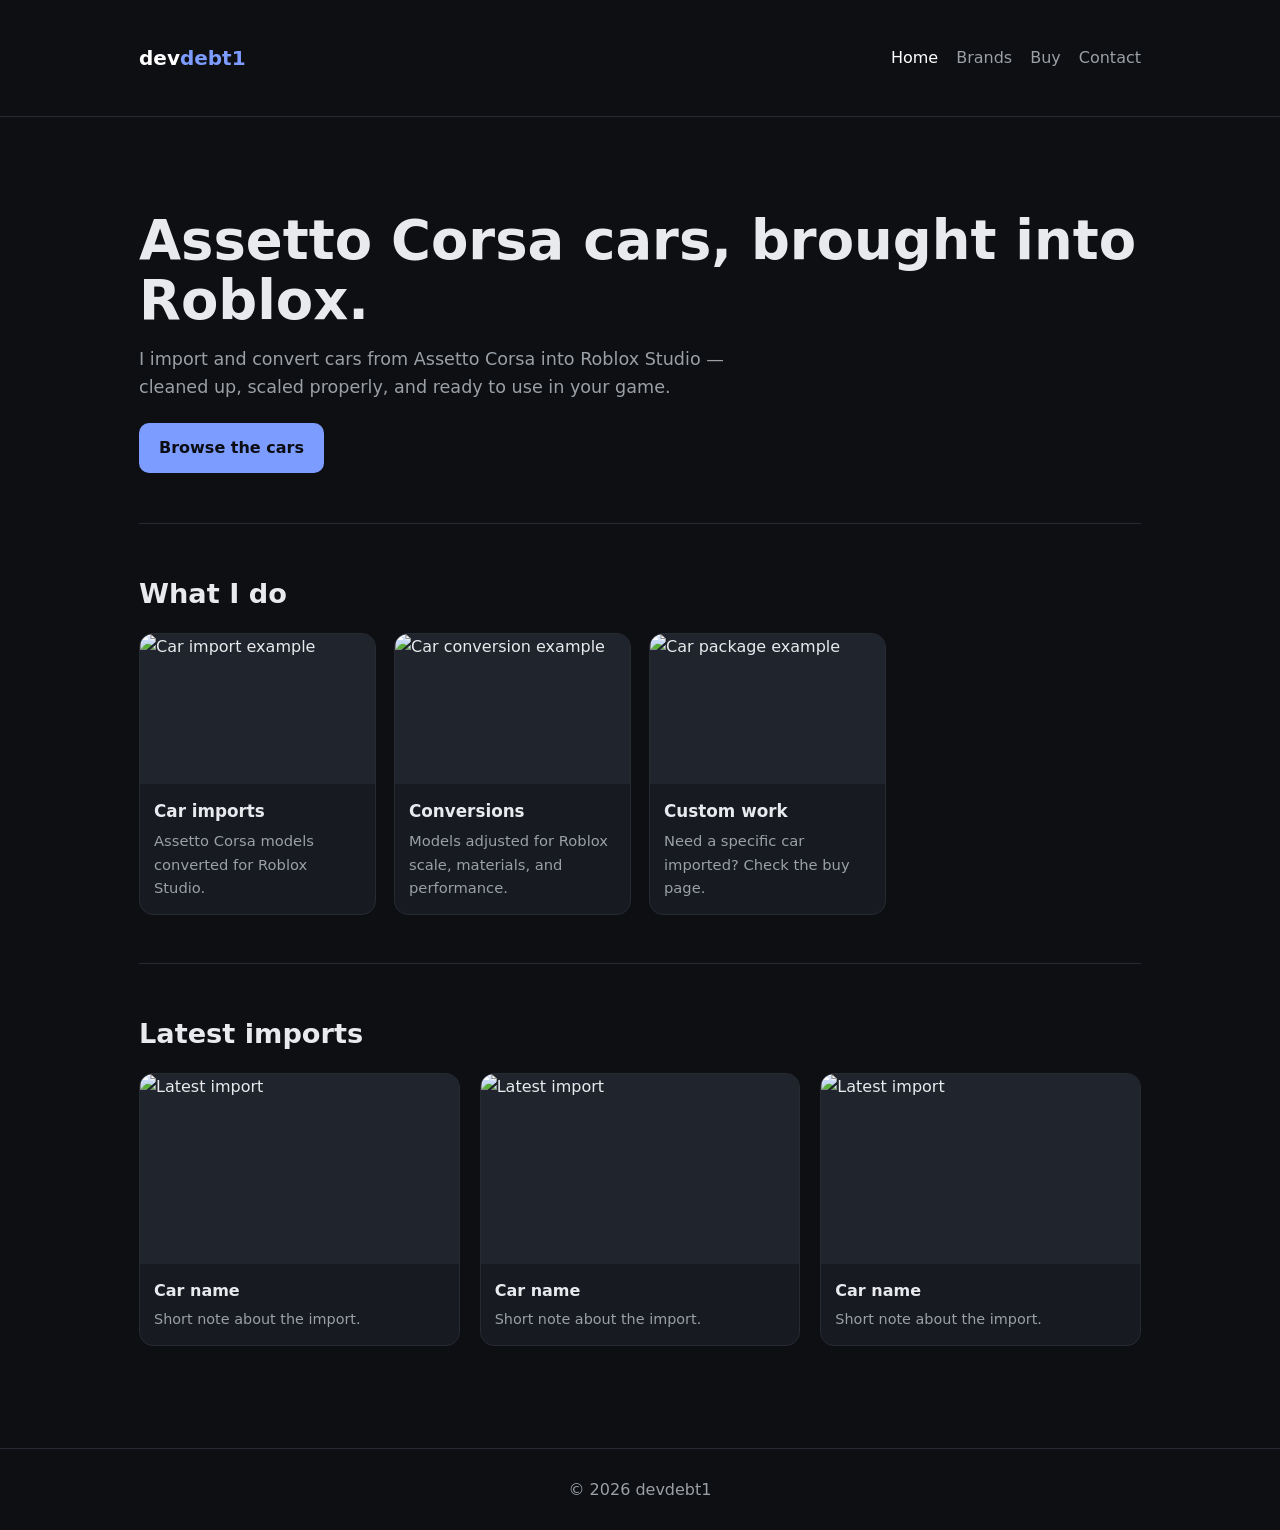
==== index.html @ 11f6c5a1 "Add files via upload" ====
<!doctype html>
<html lang="en">
<head>
<meta charset="utf-8">
<meta name="viewport" content="width=device-width, initial-scale=1">
<title>devdebt1 — Assetto Corsa to Roblox Car Imports</title>
<meta name="description" content="devdebt1 imports and converts Assetto Corsa cars for Roblox Studio.">
<link rel="stylesheet" href="style.css">
</head>
<body>
<header class="site">
<div class="wrap nav">
<a class="logo" href="index.html">dev<span>debt1</span></a>
<nav class="menu">
<a href="index.html" class="active">Home</a>
<a href="brands.html">Brands</a>
<a href="buy.html">Buy</a>
<a href="contact.html">Contact</a>
</nav>
</div>
</header>

<main class="wrap">
<div class="hero">
<h1>Assetto Corsa cars, brought into Roblox.</h1>
<p>I import and convert cars from Assetto Corsa into Roblox Studio — cleaned up, scaled properly, and ready to use in your game.</p>
<a class="btn" href="brands.html">Browse the cars</a>
</div>

<section>
<h2>What I do</h2>
<div class="grid">
<a class="card" href="brands.html">
<img src="images/placeholder-car.jpg" alt="Car import example">
<div class="card-body"><h3>Car imports</h3><p>Assetto Corsa models converted for Roblox Studio.</p></div>
</a>
<a class="card" href="brands.html">
<img src="images/placeholder-car.jpg" alt="Car conversion example">
<div class="card-body"><h3>Conversions</h3><p>Models adjusted for Roblox scale, materials, and performance.</p></div>
</a>
<a class="card" href="buy.html">
<img src="images/placeholder-car.jpg" alt="Car package example">
<div class="card-body"><h3>Custom work</h3><p>Need a specific car imported? Check the buy page.</p></div>
</a>
</div>
</section>

<section>
<h2>Latest imports</h2>
<div class="gallery">
<div class="car">
<img src="images/placeholder-car.jpg" alt="Latest import">
<div class="car-info"><h3>Car name</h3><p>Short note about the import.</p></div>
</div>
<div class="car">
<img src="images/placeholder-car.jpg" alt="Latest import">
<div class="car-info"><h3>Car name</h3><p>Short note about the import.</p></div>
</div>
<div class="car">
<img src="images/placeholder-car.jpg" alt="Latest import">
<div class="car-info"><h3>Car name</h3><p>Short note about the import.</p></div>
</div>
</div>
</section>
</main>

<footer>© <span id="year"></span> devdebt1</footer>
<script>document.getElementById('year').textContent=new Date().getFullYear()</script>
</body>
</html>
---- style.css ----
*{box-sizing:border-box;margin:0;padding:0}
body{background:#0e0f12;color:#e8eaed;font-family:Inter,system-ui,Arial,sans-serif;line-height:1.6}
a{color:#7c9cff;text-decoration:none}
a:hover{text-decoration:underline}
.wrap{max-width:1050px;margin:0 auto;padding:24px}
header.site{border-bottom:1px solid #262a33;padding:18px 0}
.nav{display:flex;justify-content:space-between;align-items:center;gap:16px;flex-wrap:wrap}
.logo{font-weight:800;font-size:1.25rem;color:#fff}
.logo span{color:#7c9cff}
.menu{display:flex;gap:18px;flex-wrap:wrap}
.menu a{color:#9aa0a6}
.menu a.active,.menu a:hover{color:#fff}
.hero{padding:70px 0 50px}
.hero h1{font-size:clamp(2.2rem,6vw,3.4rem);line-height:1.1}
.hero p{color:#9aa0a6;max-width:640px;margin-top:14px;font-size:1.1rem}
.btn{display:inline-block;margin-top:22px;background:#7c9cff;color:#0b0d12;font-weight:700;padding:12px 20px;border-radius:10px}
.btn:hover{text-decoration:none;filter:brightness(1.08)}
section{padding:48px 0;border-top:1px solid #262a33}
h2{font-size:1.7rem;margin-bottom:18px}
.grid{display:grid;grid-template-columns:repeat(auto-fill,minmax(230px,1fr));gap:18px}
.card{background:#171a21;border:1px solid #262a33;border-radius:14px;overflow:hidden;display:block;color:#e8eaed}
.card:hover{border-color:#7c9cff;text-decoration:none}
.card img{width:100%;height:150px;object-fit:cover;background:#20242c;display:block}
.card-body{padding:14px}
.card-body h3{font-size:1.05rem}
.card-body p{color:#9aa0a6;font-size:.92rem;margin-top:4px}
.gallery{display:grid;grid-template-columns:repeat(auto-fill,minmax(280px,1fr));gap:20px}
.car{background:#171a21;border:1px solid #262a33;border-radius:14px;overflow:hidden}
.car img{width:100%;height:190px;object-fit:cover;background:#20242c;display:block}
.car-info{padding:14px}
.car-info h3{font-size:1rem}
.car-info p{color:#9aa0a6;font-size:.9rem;margin-top:4px}
.note{background:#171a21;border:1px solid #262a33;border-left:4px solid #7c9cff;border-radius:10px;padding:16px;margin-top:18px;color:#9aa0a6}
form{display:grid;gap:14px;max-width:560px}
input,textarea{background:#171a21;border:1px solid #262a33;color:#e8eaed;padding:12px;border-radius:10px;font:inherit}
input:focus,textarea:focus{outline:2px solid #7c9cff}
footer{border-top:1px solid #262a33;padding:28px 0;color:#9aa0a6;text-align:center;margin-top:30px}
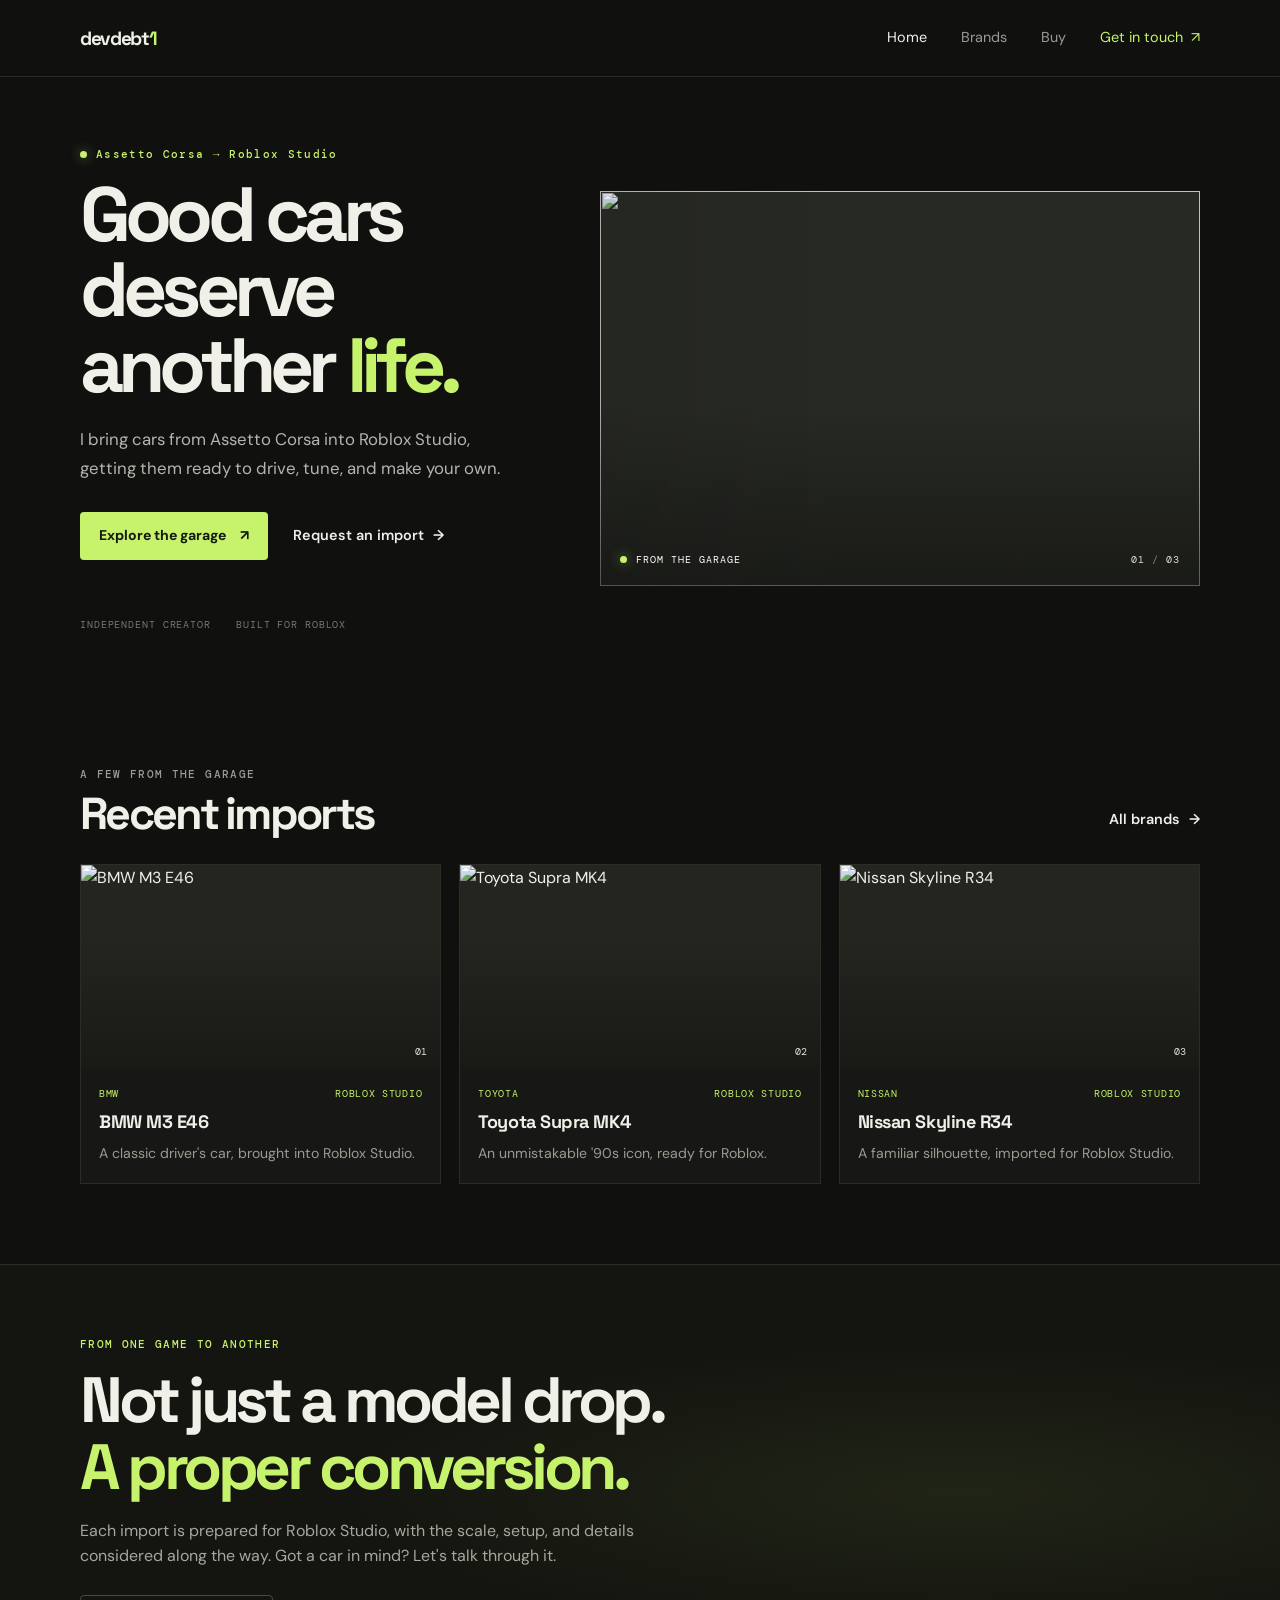
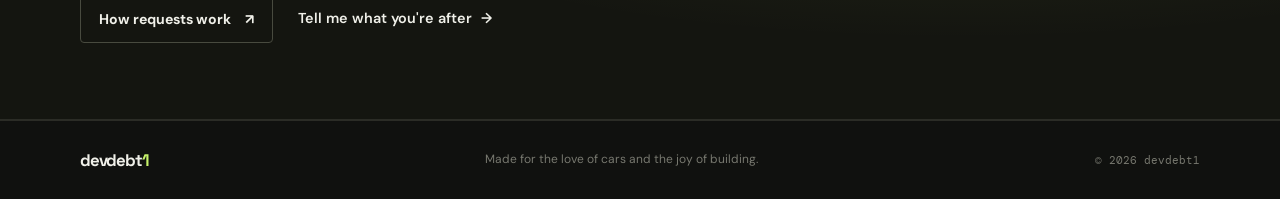
==== commit 0c8c278e: "Improve portfolio and add Discord request relay Co-authored-by: Copilot App <223556219+Copilot@users" ====
--- a/index.html
+++ b/index.html
@@ -1,70 +1,72 @@
 <!doctype html>
 <html lang="en">
 <head>
-<meta charset="utf-8">
-<meta name="viewport" content="width=device-width, initial-scale=1">
-<title>devdebt1 — Assetto Corsa to Roblox Car Imports</title>
-<meta name="description" content="devdebt1 imports and converts Assetto Corsa cars for Roblox Studio.">
-<link rel="stylesheet" href="style.css">
+  <meta charset="utf-8">
+  <meta name="viewport" content="width=device-width, initial-scale=1">
+  <meta name="theme-color" content="#10110f">
+  <meta name="description" content="Assetto Corsa cars, brought into Roblox Studio. Custom car imports by devdebt1.">
+  <title>devdebt1 — Assetto Corsa to Roblox</title>
+  <link rel="preconnect" href="https://images.unsplash.com">
+  <link rel="stylesheet" href="style.css">
 </head>
 <body>
-<header class="site">
-<div class="wrap nav">
-<a class="logo" href="index.html">dev<span>debt1</span></a>
-<nav class="menu">
-<a href="index.html" class="active">Home</a>
-<a href="brands.html">Brands</a>
-<a href="buy.html">Buy</a>
-<a href="contact.html">Contact</a>
-</nav>
-</div>
-</header>
+  <header class="site-header">
+    <div class="wrap nav">
+      <a class="logo" href="index.html" aria-label="devdebt1 home">devdebt<span>1</span></a>
+      <button class="menu-toggle" type="button" aria-expanded="false" aria-controls="site-menu" aria-label="Open navigation"><span></span><span></span></button>
+      <nav class="menu" id="site-menu" aria-label="Main navigation">
+        <a href="index.html" aria-current="page">Home</a>
+        <a href="brands.html">Brands</a>
+        <a href="buy.html">Buy</a>
+        <a class="nav-cta" href="contact.html">Get in touch <span aria-hidden="true">↗</span></a>
+      </nav>
+    </div>
+  </header>
 
-<main class="wrap">
-<div class="hero">
-<h1>Assetto Corsa cars, brought into Roblox.</h1>
-<p>I import and convert cars from Assetto Corsa into Roblox Studio — cleaned up, scaled properly, and ready to use in your game.</p>
-<a class="btn" href="brands.html">Browse the cars</a>
-</div>
+  <main>
+    <section class="hero wrap">
+      <div class="hero-copy">
+        <p class="eyebrow"><span class="status-dot"></span> Assetto Corsa → Roblox Studio</p>
+        <h1>Good cars deserve<br>another <span>life.</span></h1>
+        <p class="hero-lede">I bring cars from Assetto Corsa into Roblox Studio, getting them ready to drive, tune, and make your own.</p>
+        <div class="hero-actions">
+          <a class="button button-primary" href="brands.html">Explore the garage <span aria-hidden="true">↗</span></a>
+          <a class="text-link" href="buy.html">Request an import <span aria-hidden="true">→</span></a>
+        </div>
+        <div class="hero-footnote"><span>INDEPENDENT CREATOR</span><span>BUILT FOR ROBLOX</span></div>
+      </div>
+      <div class="hero-art" role="img" aria-label="A red sports car on a dark road">
+        <img src="https://images.unsplash.com/photo-1503376780353-7e6692767b70?auto=format&amp;fit=crop&amp;w=1400&amp;q=85" alt="">
+        <div class="hero-art-shade"></div>
+        <span class="image-caption"><span class="status-dot"></span> FROM THE GARAGE</span>
+        <span class="hero-index">01 <span>/</span> 03</span>
+      </div>
+    </section>
 
-<section>
-<h2>What I do</h2>
-<div class="grid">
-<a class="card" href="brands.html">
-<img src="images/placeholder-car.jpg" alt="Car import example">
-<div class="card-body"><h3>Car imports</h3><p>Assetto Corsa models converted for Roblox Studio.</p></div>
-</a>
-<a class="card" href="brands.html">
-<img src="images/placeholder-car.jpg" alt="Car conversion example">
-<div class="card-body"><h3>Conversions</h3><p>Models adjusted for Roblox scale, materials, and performance.</p></div>
-</a>
-<a class="card" href="buy.html">
-<img src="images/placeholder-car.jpg" alt="Car package example">
-<div class="card-body"><h3>Custom work</h3><p>Need a specific car imported? Check the buy page.</p></div>
-</a>
-</div>
-</section>
+    <section class="section wrap">
+      <div class="section-heading">
+        <div><p class="eyebrow">A FEW FROM THE GARAGE</p><h2>Recent imports</h2></div>
+        <a class="text-link" href="brands.html">All brands <span aria-hidden="true">→</span></a>
+      </div>
+      <div class="car-grid" id="featured-cars" aria-live="polite"></div>
+    </section>
 
-<section>
-<h2>Latest imports</h2>
-<div class="gallery">
-<div class="car">
-<img src="images/placeholder-car.jpg" alt="Latest import">
-<div class="car-info"><h3>Car name</h3><p>Short note about the import.</p></div>
-</div>
-<div class="car">
-<img src="images/placeholder-car.jpg" alt="Latest import">
-<div class="car-info"><h3>Car name</h3><p>Short note about the import.</p></div>
-</div>
-<div class="car">
-<img src="images/placeholder-car.jpg" alt="Latest import">
-<div class="car-info"><h3>Car name</h3><p>Short note about the import.</p></div>
-</div>
-</div>
-</section>
-</main>
+    <section class="intro-band">
+      <div class="wrap intro-inner">
+        <p class="eyebrow">FROM ONE GAME TO ANOTHER</p>
+        <h2>Not just a model drop.<br><span>A proper conversion.</span></h2>
+        <p class="intro-text">Each import is prepared for Roblox Studio, with the scale, setup, and details considered along the way. Got a car in mind? Let's talk through it.</p>
+        <div class="intro-links">
+          <a class="button button-outline" href="buy.html">How requests work <span aria-hidden="true">↗</span></a>
+          <a class="text-link" href="contact.html">Tell me what you're after <span aria-hidden="true">→</span></a>
+        </div>
+      </div>
+    </section>
+  </main>
 
-<footer>© <span id="year"></span> devdebt1</footer>
-<script>document.getElementById('year').textContent=new Date().getFullYear()</script>
+  <footer class="site-footer">
+    <div class="wrap footer-inner"><a class="logo" href="index.html">devdebt<span>1</span></a><p>Made for the love of cars and the joy of building.</p><span>© <span data-year></span> devdebt1</span></div>
+  </footer>
+  <script src="site.js"></script>
 </body>
 </html>
--- a/style.css
+++ b/style.css
@@ -1,37 +1,189 @@
-*{box-sizing:border-box;margin:0;padding:0}
-body{background:#0e0f12;color:#e8eaed;font-family:Inter,system-ui,Arial,sans-serif;line-height:1.6}
-a{color:#7c9cff;text-decoration:none}
-a:hover{text-decoration:underline}
-.wrap{max-width:1050px;margin:0 auto;padding:24px}
-header.site{border-bottom:1px solid #262a33;padding:18px 0}
-.nav{display:flex;justify-content:space-between;align-items:center;gap:16px;flex-wrap:wrap}
-.logo{font-weight:800;font-size:1.25rem;color:#fff}
-.logo span{color:#7c9cff}
-.menu{display:flex;gap:18px;flex-wrap:wrap}
-.menu a{color:#9aa0a6}
-.menu a.active,.menu a:hover{color:#fff}
-.hero{padding:70px 0 50px}
-.hero h1{font-size:clamp(2.2rem,6vw,3.4rem);line-height:1.1}
-.hero p{color:#9aa0a6;max-width:640px;margin-top:14px;font-size:1.1rem}
-.btn{display:inline-block;margin-top:22px;background:#7c9cff;color:#0b0d12;font-weight:700;padding:12px 20px;border-radius:10px}
-.btn:hover{text-decoration:none;filter:brightness(1.08)}
-section{padding:48px 0;border-top:1px solid #262a33}
-h2{font-size:1.7rem;margin-bottom:18px}
-.grid{display:grid;grid-template-columns:repeat(auto-fill,minmax(230px,1fr));gap:18px}
-.card{background:#171a21;border:1px solid #262a33;border-radius:14px;overflow:hidden;display:block;color:#e8eaed}
-.card:hover{border-color:#7c9cff;text-decoration:none}
-.card img{width:100%;height:150px;object-fit:cover;background:#20242c;display:block}
-.card-body{padding:14px}
-.card-body h3{font-size:1.05rem}
-.card-body p{color:#9aa0a6;font-size:.92rem;margin-top:4px}
-.gallery{display:grid;grid-template-columns:repeat(auto-fill,minmax(280px,1fr));gap:20px}
-.car{background:#171a21;border:1px solid #262a33;border-radius:14px;overflow:hidden}
-.car img{width:100%;height:190px;object-fit:cover;background:#20242c;display:block}
-.car-info{padding:14px}
-.car-info h3{font-size:1rem}
-.car-info p{color:#9aa0a6;font-size:.9rem;margin-top:4px}
-.note{background:#171a21;border:1px solid #262a33;border-left:4px solid #7c9cff;border-radius:10px;padding:16px;margin-top:18px;color:#9aa0a6}
-form{display:grid;gap:14px;max-width:560px}
-input,textarea{background:#171a21;border:1px solid #262a33;color:#e8eaed;padding:12px;border-radius:10px;font:inherit}
-input:focus,textarea:focus{outline:2px solid #7c9cff}
-footer{border-top:1px solid #262a33;padding:28px 0;color:#9aa0a6;text-align:center;margin-top:30px}
+@import url("https://fonts.googleapis.com/css2?family=DM+Mono:wght@400;500&family=DM+Sans:wght@400;500;600;700&family=Space+Grotesk:wght@400;500;600;700&display=swap");
+
+:root {
+  color-scheme: dark;
+  --bg: #10110f;
+  --panel: #171815;
+  --panel-raised: #1d1e1a;
+  --line: #2b2c26;
+  --text: #f0f0e9;
+  --muted: #9a9b91;
+  --accent: #c6f36b;
+  --accent-ink: #171a0f;
+  --mono: "DM Mono", "Courier New", monospace;
+  --display: "Space Grotesk", "DM Sans", sans-serif;
+}
+
+* { box-sizing: border-box; }
+html { scroll-behavior: smooth; }
+body { margin: 0; background: var(--bg); color: var(--text); font-family: "DM Sans", Arial, sans-serif; line-height: 1.6; -webkit-font-smoothing: antialiased; }
+body, button, input, textarea { font-family: "DM Sans", Arial, sans-serif; }
+a { color: inherit; text-decoration: none; }
+button, input, textarea { font: inherit; }
+button, a { -webkit-tap-highlight-color: transparent; }
+img { display: block; max-width: 100%; }
+.wrap { width: min(1120px, calc(100% - 48px)); margin-inline: auto; }
+
+.site-header { position: relative; z-index: 5; border-bottom: 1px solid var(--line); background: rgba(16, 17, 15, .94); }
+.nav { min-height: 76px; display: flex; align-items: center; justify-content: space-between; gap: 30px; }
+.logo { color: var(--text); font: 700 1.2rem var(--display); letter-spacing: -.07em; }
+.logo span { color: var(--accent); }
+.menu { display: flex; align-items: center; gap: 34px; }
+.menu a { color: var(--muted); font-size: .9rem; transition: color .18s ease; }
+.menu a:hover, .menu a[aria-current="page"] { color: var(--text); }
+.menu .nav-cta { color: var(--accent); }
+.nav-cta span { padding-left: 4px; }
+.menu-toggle { display: none; }
+
+.hero { min-height: 580px; display: grid; grid-template-columns: .88fr 1.12fr; align-items: center; gap: 48px; padding-block: 70px; }
+.hero-copy { position: relative; z-index: 1; }
+.eyebrow { margin: 0 0 16px; color: var(--muted); font: 500 .7rem var(--mono); letter-spacing: .12em; }
+.hero .eyebrow { display: flex; align-items: center; gap: 9px; color: var(--accent); }
+.status-dot { flex: 0 0 7px; width: 7px; height: 7px; border-radius: 50%; background: var(--accent); box-shadow: 0 0 12px rgba(198, 243, 107, .5); }
+h1, h2, h3, p { margin-top: 0; }
+h1, h2, h3 { font-family: var(--display); }
+.hero h1 { margin-bottom: 22px; font-size: clamp(3.2rem, 6vw, 5.4rem); line-height: .98; letter-spacing: -.075em; }
+.hero h1 span, .intro-band h2 span { color: var(--accent); }
+.hero-lede { max-width: 440px; margin-bottom: 28px; color: #b4b5ac; font-size: 1.05rem; line-height: 1.75; }
+.hero-actions, .intro-links { display: flex; align-items: center; gap: 25px; flex-wrap: wrap; }
+.button { display: inline-flex; min-height: 48px; align-items: center; justify-content: center; gap: 14px; padding: 0 18px; border: 1px solid transparent; border-radius: 4px; font-weight: 700; font-size: .88rem; transition: transform .18s ease, background .18s ease, border-color .18s ease; }
+.button:hover { transform: translateY(-2px); text-decoration: none; }
+.button-primary { background: var(--accent); color: var(--accent-ink); }
+.button-primary:hover { background: #d3ff7e; }
+.button-outline { border-color: #484a3f; color: var(--text); }
+.button-outline:hover { border-color: var(--accent); }
+.text-link { display: inline-flex; align-items: center; gap: 9px; color: var(--text); font-size: .9rem; font-weight: 600; transition: color .18s ease, gap .18s ease; }
+.text-link:hover { gap: 13px; color: var(--accent); }
+.hero-footnote { display: flex; gap: 25px; margin-top: 58px; color: #77786f; font: .62rem var(--mono); letter-spacing: .09em; }
+.hero-art { position: relative; min-height: 395px; overflow: hidden; background: #272923; }
+.hero-art img { position: absolute; width: 100%; height: 100%; object-fit: cover; filter: saturate(.72); transition: transform .6s ease; }
+.hero-art:hover img { transform: scale(1.035); }
+.hero-art-shade { position: absolute; inset: 0; background: linear-gradient(90deg, rgba(16,17,15,.1), transparent 40%), linear-gradient(0deg, rgba(16,17,15,.58), transparent 45%); }
+.image-caption, .hero-index { position: absolute; bottom: 20px; color: white; font: .65rem var(--mono); letter-spacing: .1em; }
+.image-caption { left: 20px; display: flex; align-items: center; gap: 9px; }
+.hero-index { right: 20px; color: #dedfd8; }
+.hero-index span { color: #85867e; }
+
+.section { padding-block: 66px 80px; }
+.section-heading { display: flex; justify-content: space-between; align-items: end; gap: 20px; margin-bottom: 26px; }
+.section-heading .eyebrow { margin-bottom: 8px; }
+.section-heading h2, .page-heading h1 { margin-bottom: 0; font-size: clamp(2rem, 4vw, 2.8rem); letter-spacing: -.06em; line-height: 1.1; }
+.section-heading > .text-link { margin-bottom: 7px; }
+.car-grid, .brand-grid { display: grid; grid-template-columns: repeat(3, minmax(0, 1fr)); gap: 18px; }
+.car-card, .brand-card { min-width: 0; overflow: hidden; border: 1px solid var(--line); background: var(--panel); transition: border-color .2s ease, transform .2s ease; }
+.car-card:hover, .brand-card:hover { transform: translateY(-4px); border-color: #555b3e; }
+.car-image, .brand-image { position: relative; height: 205px; overflow: hidden; background: #24251f; }
+.car-image img, .brand-image img { width: 100%; height: 100%; object-fit: cover; filter: saturate(.7); transition: transform .45s ease, filter .3s ease; }
+.car-card:hover .car-image img, .brand-card:hover .brand-image img { transform: scale(1.045); filter: saturate(.95); }
+.car-image::after, .brand-image::after { position: absolute; inset: 35% 0 0; background: linear-gradient(transparent, rgba(16,17,15,.55)); content: ""; pointer-events: none; }
+.card-index { position: absolute; z-index: 1; right: 13px; bottom: 12px; color: #e5e5dd; font: .63rem var(--mono); }
+.car-info, .brand-info { padding: 17px 18px 19px; }
+.car-meta { display: flex; align-items: center; justify-content: space-between; gap: 10px; margin-bottom: 8px; color: var(--accent); font: .63rem var(--mono); letter-spacing: .07em; text-transform: uppercase; }
+.car-info h3, .brand-info h3 { margin-bottom: 5px; font-size: 1.13rem; letter-spacing: -.025em; }
+.car-info p, .brand-info p { margin: 0; color: var(--muted); font-size: .88rem; }
+.brand-card { display: block; }
+.brand-info { display: flex; justify-content: space-between; align-items: center; gap: 10px; }
+.brand-info p { font: .68rem var(--mono); }
+.brand-arrow { color: var(--accent); transition: transform .2s ease; }
+.brand-card:hover .brand-arrow { transform: translate(3px, -3px); }
+
+.intro-band { border-block: 1px solid var(--line); background: radial-gradient(ellipse at 75% 50%, rgba(198,243,107,.07), transparent 46%), #141510; }
+.intro-inner { padding-block: 72px 76px; }
+.intro-inner .eyebrow { color: var(--accent); }
+.intro-band h2 { margin-bottom: 16px; font-size: clamp(2.4rem, 5vw, 4rem); line-height: 1.05; letter-spacing: -.07em; }
+.intro-text { max-width: 560px; margin-bottom: 26px; color: #a6a79d; }
+
+.page-main { min-height: calc(100vh - 155px); }
+.page-heading { padding-block: 64px 32px; }
+.page-heading .eyebrow { color: var(--accent); }
+.page-heading > p:last-child { max-width: 650px; margin: 15px 0 0; color: var(--muted); }
+.brand-page-heading { padding-bottom: 8px; }
+.back-link { display: inline-block; margin-bottom: 28px; color: var(--muted); font-size: .85rem; transition: color .18s ease; }
+.back-link:hover { color: var(--accent); }
+.gallery-section { padding-top: 28px; padding-bottom: 80px; }
+.gallery-empty { padding: 24px; border: 1px dashed var(--line); color: var(--muted); }
+
+.request-grid { display: grid; grid-template-columns: .76fr 1.24fr; gap: 72px; align-items: start; padding-block: 52px 84px; }
+.request-aside { position: sticky; top: 28px; }
+.request-aside h2 { margin-bottom: 12px; font-size: 1.65rem; letter-spacing: -.045em; }
+.request-aside > p { color: var(--muted); font-size: .93rem; }
+.request-note { margin-top: 25px; padding: 17px; border-left: 2px solid var(--accent); background: var(--panel); color: var(--muted); font-size: .82rem; }
+.request-note strong { display: block; margin-bottom: 5px; color: var(--text); }
+.request-form { display: grid; gap: 19px; padding: 25px; border: 1px solid var(--line); background: var(--panel); }
+.form-row { display: grid; grid-template-columns: repeat(2, minmax(0, 1fr)); gap: 15px; }
+.field { display: grid; gap: 7px; }
+.field label { color: #dedfd8; font-size: .8rem; font-weight: 600; }
+.field label span { color: #7f8077; font-weight: 400; }
+.field input, .field textarea { width: 100%; min-height: 45px; border: 1px solid #35362f; border-radius: 3px; outline: none; background: #11120f; color: var(--text); padding: 11px 12px; font-size: .9rem; transition: border-color .18s ease, box-shadow .18s ease; }
+.field textarea { min-height: 138px; resize: vertical; }
+.field input::placeholder, .field textarea::placeholder { color: #717269; }
+.field input:focus, .field textarea:focus { border-color: var(--accent); box-shadow: 0 0 0 2px rgba(198,243,107,.12); }
+.field input:invalid:not(:placeholder-shown), .field textarea:invalid:not(:placeholder-shown) { border-color: #cd7770; }
+.form-help { margin: 0; color: #77786f; font-size: .75rem; }
+.request-form .button { justify-self: start; min-width: 190px; cursor: pointer; }
+.request-form .button:disabled { cursor: wait; opacity: .7; transform: none; }
+.form-status { min-height: 1.3em; margin: -7px 0 0; color: var(--muted); font-size: .85rem; }
+.form-status[data-state="success"] { color: var(--accent); }
+.form-status[data-state="error"] { color: #e49289; }
+
+.buy-intro { max-width: 700px; padding-block: 64px 28px; }
+.buy-intro h1 { margin-bottom: 14px; font-size: clamp(2.5rem, 5vw, 4rem); letter-spacing: -.07em; line-height: 1.05; }
+.buy-intro > p:last-child { max-width: 620px; color: var(--muted); font-size: 1.02rem; }
+.buy-options { padding-block: 18px 30px; }
+.buy-option { min-height: 200px; padding: 23px; border: 1px solid var(--line); background: var(--panel); }
+.option-number { color: var(--accent); font: .68rem var(--mono); }
+.buy-option h2 { margin: 32px 0 8px; font-size: 1.25rem; letter-spacing: -.04em; }
+.buy-option p { margin-bottom: 0; color: var(--muted); font-size: .88rem; }
+.buy-next { margin: 16px 0 80px; padding: 27px; border: 1px solid var(--line); background: var(--panel); }
+.buy-next h2 { margin-bottom: 8px; font-size: 1.35rem; letter-spacing: -.04em; }
+.buy-next p { margin-bottom: 18px; color: var(--muted); }
+
+.site-footer { border-top: 1px solid var(--line); }
+.footer-inner { min-height: 78px; display: flex; align-items: center; justify-content: space-between; gap: 20px; color: #77786f; font-size: .75rem; }
+.footer-inner p { margin: 0; }
+.footer-inner > span { font: .67rem var(--mono); }
+.site-footer .logo { font-size: 1.05rem; }
+
+@media (max-width: 800px) {
+  .hero { min-height: 0; grid-template-columns: 1fr; gap: 34px; padding-block: 64px 54px; }
+  .hero-art { min-height: 350px; }
+  .hero-footnote { margin-top: 35px; }
+  .request-grid { grid-template-columns: 1fr; gap: 28px; }
+  .request-aside { position: static; }
+}
+@media (max-width: 620px) {
+  .wrap { width: min(100% - 32px, 1120px); }
+  .nav { min-height: 66px; }
+  .menu-toggle { width: 40px; height: 40px; display: grid; align-content: center; justify-items: center; gap: 5px; border: 1px solid var(--line); border-radius: 3px; background: transparent; cursor: pointer; }
+  .menu-toggle span { width: 16px; height: 1px; background: var(--text); transition: transform .18s ease; }
+  .menu-toggle[aria-expanded="true"] span:first-child { transform: translateY(3px) rotate(45deg); }
+  .menu-toggle[aria-expanded="true"] span:last-child { transform: translateY(-3px) rotate(-45deg); }
+  .menu { position: absolute; top: calc(100% + 1px); right: 0; left: 0; display: none; padding: 12px 16px 18px; border-bottom: 1px solid var(--line); background: var(--bg); }
+  .menu.is-open { display: grid; gap: 0; }
+  .menu a { padding: 12px 0; }
+  .menu .nav-cta { border-top: 1px solid var(--line); }
+  .hero { padding-top: 52px; }
+  .hero h1 { font-size: clamp(3rem, 13vw, 4.3rem); }
+  .hero-art { min-height: 270px; }
+  .hero-actions { align-items: flex-start; gap: 18px; }
+  .hero-footnote { gap: 14px; font-size: .57rem; }
+  .section { padding-block: 50px 60px; }
+  .section-heading { align-items: start; }
+  .section-heading > .text-link { margin-top: 24px; white-space: nowrap; font-size: .8rem; }
+  .car-grid, .brand-grid { grid-template-columns: 1fr; gap: 14px; }
+  .car-image, .brand-image { height: 220px; }
+  .intro-inner { padding-block: 54px 58px; }
+  .page-heading { padding-block: 50px 24px; }
+  .request-grid { padding-block: 38px 60px; }
+  .request-form { padding: 18px; }
+  .form-row { grid-template-columns: 1fr; gap: 19px; }
+  .buy-intro { padding-block: 50px 20px; }
+  .buy-option { min-height: auto; }
+  .buy-option h2 { margin-top: 24px; }
+  .buy-next { margin-bottom: 56px; padding: 20px; }
+  .footer-inner { min-height: 95px; flex-wrap: wrap; justify-content: space-between; padding-block: 18px; }
+  .footer-inner p { order: 3; width: 100%; }
+}
+@media (prefers-reduced-motion: reduce) {
+  *, *::before, *::after { scroll-behavior: auto !important; transition-duration: .01ms !important; animation-duration: .01ms !important; animation-iteration-count: 1 !important; }
+}
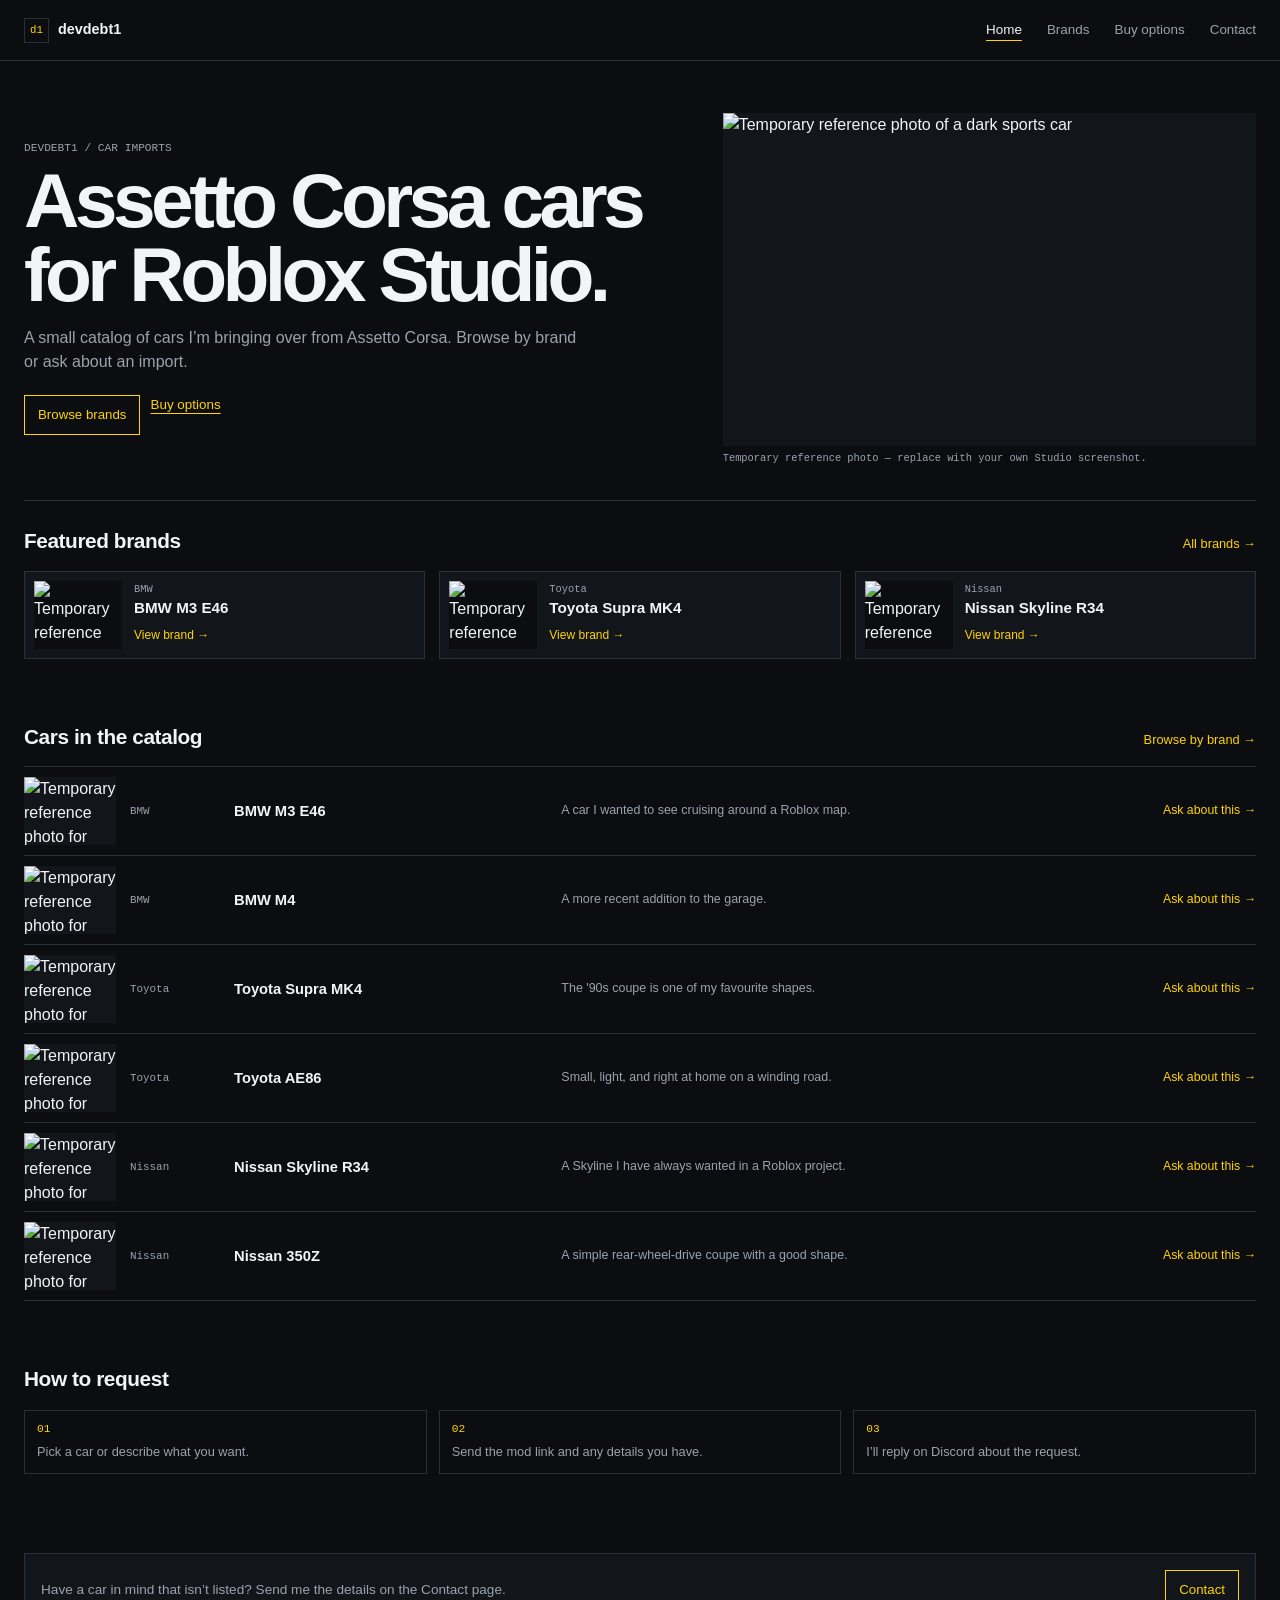
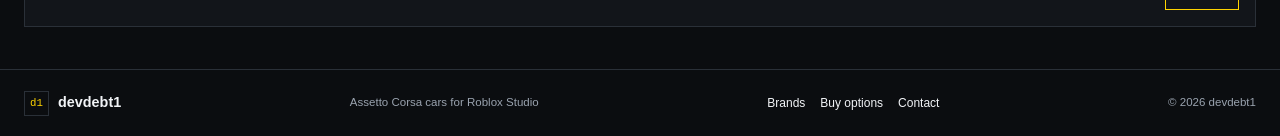
==== commit c1a89226: "Redesign portfolio as a car archive Co-authored-by: Copilot App <223556219+Copilot@users.noreply.git" ====
--- a/index.html
+++ b/index.html
@@ -3,69 +3,80 @@
 <head>
   <meta charset="utf-8">
   <meta name="viewport" content="width=device-width, initial-scale=1">
-  <meta name="theme-color" content="#10110f">
-  <meta name="description" content="Assetto Corsa cars, brought into Roblox Studio. Custom car imports by devdebt1.">
-  <title>devdebt1 — Assetto Corsa to Roblox</title>
-  <link rel="preconnect" href="https://images.unsplash.com">
-  <link rel="stylesheet" href="style.css">
+  <meta name="theme-color" content="#0b0d10">
+  <meta name="description" content="Cars from Assetto Corsa, rebuilt for Roblox Studio by devdebt1.">
+  <title>devdebt1 — Assetto Corsa to Roblox Studio</title>
+  <link rel="stylesheet" href="archive.css">
 </head>
 <body>
   <header class="site-header">
     <div class="wrap nav">
-      <a class="logo" href="index.html" aria-label="devdebt1 home">devdebt<span>1</span></a>
+      <a class="logo" href="index.html" aria-label="devdebt1 home"><span class="logo-mark">d1</span><span>devdebt1</span></a>
       <button class="menu-toggle" type="button" aria-expanded="false" aria-controls="site-menu" aria-label="Open navigation"><span></span><span></span></button>
       <nav class="menu" id="site-menu" aria-label="Main navigation">
         <a href="index.html" aria-current="page">Home</a>
         <a href="brands.html">Brands</a>
-        <a href="buy.html">Buy</a>
-        <a class="nav-cta" href="contact.html">Get in touch <span aria-hidden="true">↗</span></a>
+        <a href="buy.html">Buy options</a>
+        <a href="contact.html">Contact</a>
       </nav>
     </div>
   </header>
 
   <main>
-    <section class="hero wrap">
-      <div class="hero-copy">
-        <p class="eyebrow"><span class="status-dot"></span> Assetto Corsa → Roblox Studio</p>
-        <h1>Good cars deserve<br>another <span>life.</span></h1>
-        <p class="hero-lede">I bring cars from Assetto Corsa into Roblox Studio, getting them ready to drive, tune, and make your own.</p>
+    <section class="home-hero wrap" aria-labelledby="home-title">
+      <div>
+        <p class="eyebrow">devdebt1 / car imports</p>
+        <h1 id="home-title">Assetto Corsa cars for Roblox Studio.</h1>
+        <p class="intro">A small catalog of cars I’m bringing over from Assetto Corsa. Browse by brand or ask about an import.</p>
         <div class="hero-actions">
-          <a class="button button-primary" href="brands.html">Explore the garage <span aria-hidden="true">↗</span></a>
-          <a class="text-link" href="buy.html">Request an import <span aria-hidden="true">→</span></a>
+          <a class="button-link" href="brands.html">Browse brands</a>
+          <a class="plain-link" href="buy.html">Buy options</a>
         </div>
-        <div class="hero-footnote"><span>INDEPENDENT CREATOR</span><span>BUILT FOR ROBLOX</span></div>
       </div>
-      <div class="hero-art" role="img" aria-label="A red sports car on a dark road">
-        <img src="https://images.unsplash.com/photo-1503376780353-7e6692767b70?auto=format&amp;fit=crop&amp;w=1400&amp;q=85" alt="">
-        <div class="hero-art-shade"></div>
-        <span class="image-caption"><span class="status-dot"></span> FROM THE GARAGE</span>
-        <span class="hero-index">01 <span>/</span> 03</span>
-      </div>
+      <figure class="home-photo">
+        <img src="https://images.unsplash.com/photo-1503376780353-7e6692767b70?auto=format&amp;fit=crop&amp;w=1100&amp;q=80" alt="Temporary reference photo of a dark sports car">
+        <figcaption>Temporary reference photo — replace with your own Studio screenshot.</figcaption>
+      </figure>
     </section>
 
-    <section class="section wrap">
+    <section class="section-block wrap" aria-labelledby="featured-title">
       <div class="section-heading">
-        <div><p class="eyebrow">A FEW FROM THE GARAGE</p><h2>Recent imports</h2></div>
-        <a class="text-link" href="brands.html">All brands <span aria-hidden="true">→</span></a>
+        <h2 id="featured-title">Featured brands</h2>
+        <a href="brands.html">All brands →</a>
       </div>
-      <div class="car-grid" id="featured-cars" aria-live="polite"></div>
+      <div class="featured-grid" id="featured-cars" aria-live="polite"></div>
     </section>
 
-    <section class="intro-band">
-      <div class="wrap intro-inner">
-        <p class="eyebrow">FROM ONE GAME TO ANOTHER</p>
-        <h2>Not just a model drop.<br><span>A proper conversion.</span></h2>
-        <p class="intro-text">Each import is prepared for Roblox Studio, with the scale, setup, and details considered along the way. Got a car in mind? Let's talk through it.</p>
-        <div class="intro-links">
-          <a class="button button-outline" href="buy.html">How requests work <span aria-hidden="true">↗</span></a>
-          <a class="text-link" href="contact.html">Tell me what you're after <span aria-hidden="true">→</span></a>
-        </div>
+    <section class="section-block wrap" aria-labelledby="cars-title">
+      <div class="section-heading">
+        <h2 id="cars-title">Cars in the catalog</h2>
+        <a href="brands.html">Browse by brand →</a>
       </div>
+      <div class="catalog-list" id="latest-cars" aria-live="polite"></div>
+    </section>
+
+    <section class="section-block wrap" aria-labelledby="how-title">
+      <div class="section-heading"><h2 id="how-title">How to request</h2></div>
+      <ol class="how-list">
+        <li>Pick a car or describe what you want.</li>
+        <li>Send the mod link and any details you have.</li>
+        <li>I’ll reply on Discord about the request.</li>
+      </ol>
+    </section>
+
+    <section class="contact-callout wrap">
+      <p>Have a car in mind that isn’t listed? Send me the details on the Contact page.</p>
+      <a class="button-link" href="contact.html">Contact</a>
     </section>
   </main>
 
   <footer class="site-footer">
-    <div class="wrap footer-inner"><a class="logo" href="index.html">devdebt<span>1</span></a><p>Made for the love of cars and the joy of building.</p><span>© <span data-year></span> devdebt1</span></div>
+    <div class="wrap footer-inner">
+      <a class="logo" href="index.html"><span class="logo-mark">d1</span><span>devdebt1</span></a>
+      <p>Assetto Corsa cars for Roblox Studio</p>
+      <nav class="footer-nav" aria-label="Footer navigation"><a href="brands.html">Brands</a><a href="buy.html">Buy options</a><a href="contact.html">Contact</a></nav>
+      <span>© <span data-year></span> devdebt1</span>
+    </div>
   </footer>
   <script src="site.js"></script>
 </body>
--- a/archive.css
+++ b/archive.css
@@ -0,0 +1,160 @@
+:root {
+  color-scheme: dark;
+  --bg: #0b0d10;
+  --surface: #12151a;
+  --text: #f2f4f7;
+  --muted: #9aa3af;
+  --line: #2a3038;
+  --accent: #ffd400;
+  --mono: "Courier New", monospace;
+  --sans: Arial, Helvetica, sans-serif;
+}
+
+* { box-sizing: border-box; }
+html { scroll-behavior: smooth; }
+body { margin: 0; background: var(--bg); color: var(--text); font: 16px/1.5 var(--sans); }
+a { color: inherit; text-decoration: none; }
+a:hover { color: var(--accent); }
+img { display: block; max-width: 100%; }
+h1, h2, h3, p { margin-top: 0; }
+button { font: inherit; }
+.wrap { width: min(1240px, calc(100% - 48px)); margin-inline: auto; }
+
+.site-header { border-bottom: 1px solid var(--line); }
+.nav { min-height: 60px; display: flex; align-items: center; justify-content: space-between; gap: 24px; }
+.logo { display: inline-flex; align-items: center; gap: 9px; font-size: .9rem; font-weight: 700; }
+.logo:hover { color: var(--text); }
+.logo-mark { display: grid; width: 25px; height: 25px; place-items: center; border: 1px solid var(--line); color: var(--accent); font: .67rem var(--mono); }
+.menu { display: flex; gap: 25px; }
+.menu a { color: var(--muted); font-size: .84rem; }
+.menu a:hover, .menu a[aria-current="page"] { color: var(--text); }
+.menu a[aria-current="page"] { text-decoration: underline; text-decoration-color: var(--accent); text-underline-offset: 6px; }
+.menu-toggle { display: none; }
+.site-main { min-height: calc(100vh - 135px); }
+.eyebrow, .page-topline { color: var(--muted); font: .7rem var(--mono); }
+.eyebrow { margin-bottom: 10px; text-transform: uppercase; }
+.page-topline { display: flex; justify-content: space-between; gap: 20px; padding-top: 18px; }
+.page-topline p { margin: 0; }
+.page-heading { padding-block: 42px 25px; }
+.page-heading h1 { margin-bottom: 10px; font-size: clamp(2.4rem, 5vw, 4.2rem); font-weight: 700; line-height: 1; letter-spacing: -.055em; }
+.page-heading > p:last-child { max-width: 620px; margin-bottom: 0; color: var(--muted); }
+.section-heading { display: flex; align-items: baseline; justify-content: space-between; gap: 20px; margin-bottom: 14px; }
+.section-heading h2 { margin: 0; font-size: 1.3rem; letter-spacing: -.02em; }
+.section-heading a { color: var(--accent); font-size: .8rem; }
+.section-block { padding-block: 24px 38px; }
+.plain-link { color: var(--accent); font-size: .84rem; text-decoration: underline; text-underline-offset: 4px; }
+.plain-link:hover { color: white; }
+.button-link { display: inline-block; padding: 9px 13px; border: 1px solid var(--accent); color: var(--accent); font-size: .83rem; }
+.button-link:hover { background: var(--accent); color: #000; }
+
+.home-hero { display: grid; grid-template-columns: 1fr minmax(280px, .8fr); gap: 32px; align-items: center; padding-block: 52px 36px; border-bottom: 1px solid var(--line); }
+.home-hero h1 { max-width: 700px; margin-bottom: 14px; font-size: clamp(2.8rem, 6vw, 5rem); line-height: .96; letter-spacing: -.06em; }
+.home-hero .intro { max-width: 560px; margin-bottom: 21px; color: var(--muted); }
+.hero-actions { display: flex; flex-wrap: wrap; gap: 10px; }
+.home-photo { margin: 0; }
+.home-photo img { width: 100%; aspect-ratio: 16 / 10; object-fit: cover; background: var(--surface); }
+.home-photo figcaption { margin-top: 6px; color: var(--muted); font: .65rem var(--mono); }
+
+.featured-grid { display: grid; grid-template-columns: repeat(3, minmax(0, 1fr)); gap: 14px; }
+.featured-item { display: grid; grid-template-columns: 88px minmax(0, 1fr); align-items: center; gap: 12px; min-width: 0; padding: 9px; border: 1px solid var(--line); background: var(--surface); }
+.featured-item img { width: 88px; height: 68px; object-fit: cover; background: var(--bg); }
+.featured-item p { margin: 0 0 2px; color: var(--muted); font: .65rem var(--mono); }
+.featured-item h3 { margin: 0 0 3px; font-size: .95rem; }
+.featured-item a { color: var(--accent); font-size: .75rem; }
+
+.catalog-list { border-top: 1px solid var(--line); }
+.catalog-row { display: grid; grid-template-columns: 92px 90px minmax(160px, .8fr) minmax(0, 1.5fr) auto; align-items: center; gap: 14px; padding: 10px 0; border-bottom: 1px solid var(--line); }
+.catalog-label { color: var(--muted); font: .68rem var(--mono); }
+.catalog-thumb { width: 92px; height: 68px; object-fit: cover; background: var(--surface); }
+.catalog-name { margin: 0; font-size: .92rem; font-weight: 600; }
+.catalog-brand { display: block; margin-top: 2px; color: var(--muted); font-size: .72rem; }
+.catalog-description { margin: 0; color: var(--muted); font-size: .78rem; }
+.catalog-action { color: var(--accent); font-size: .77rem; white-space: nowrap; }
+
+.brand-grid { display: grid; grid-template-columns: repeat(3, minmax(0, 1fr)); gap: 14px; }
+.brand-card { min-width: 0; border: 1px solid var(--line); background: var(--surface); }
+.brand-card img { width: 100%; aspect-ratio: 16 / 9; object-fit: cover; background: var(--bg); }
+.brand-card-copy { display: grid; grid-template-columns: 1fr auto; gap: 5px 12px; padding: 12px; }
+.brand-card-copy h2 { margin: 0; font-size: 1.1rem; }
+.brand-card-copy p { grid-column: 1; margin: 0; color: var(--muted); font-size: .77rem; }
+.brand-count { grid-column: 2; grid-row: 1 / span 2; align-self: center; color: var(--muted); font: .68rem var(--mono); }
+.brand-card-copy a { color: var(--accent); font-size: .77rem; text-decoration: underline; text-underline-offset: 3px; }
+.edit-hint { margin: 14px 0 38px; color: var(--muted); font-size: .74rem; }
+
+.brand-heading { padding-block: 35px 22px; }
+.back-link { display: inline-block; margin-bottom: 13px; color: var(--muted); font-size: .8rem; }
+.brand-heading h1 { margin-bottom: 8px; }
+.brand-heading p:last-child { color: var(--muted); }
+.gallery-section { padding-bottom: 46px; }
+.gallery-section .catalog-row { grid-template-columns: 150px 90px minmax(170px, .8fr) minmax(0, 1.5fr) auto; }
+.gallery-section .catalog-thumb { width: 150px; height: 88px; }
+.gallery-empty { padding-block: 18px; border-block: 1px solid var(--line); color: var(--muted); }
+
+.buy-intro { max-width: 760px; padding-bottom: 22px; }
+.request-options { border-top: 1px solid var(--line); }
+.request-option { display: grid; grid-template-columns: 46px minmax(150px, .7fr) minmax(0, 1.5fr) auto; align-items: center; gap: 16px; padding: 16px 0; border-bottom: 1px solid var(--line); }
+.request-option > span { color: var(--accent); font: .72rem var(--mono); }
+.request-option h2 { margin: 0; font-size: 1rem; }
+.request-option p { margin: 0; color: var(--muted); font-size: .81rem; }
+.buy-note { max-width: 760px; margin: 17px 0 36px; color: var(--muted); font-size: .8rem; }
+.how-list { display: grid; grid-template-columns: repeat(3, 1fr); gap: 12px; padding: 0; list-style: none; counter-reset: steps; }
+.how-list li { padding: 12px; border: 1px solid var(--line); color: var(--muted); font-size: .8rem; counter-increment: steps; }
+.how-list li::before { display: block; margin-bottom: 7px; color: var(--accent); font: .7rem var(--mono); content: "0" counter(steps); }
+
+.contact-callout { display: flex; justify-content: space-between; align-items: center; gap: 18px; margin-block: 25px 42px; padding: 16px; border: 1px solid var(--line); background: var(--surface); }
+.contact-callout p { margin: 0; color: var(--muted); font-size: .85rem; }
+.site-footer { border-top: 1px solid var(--line); }
+.footer-inner { min-height: 66px; display: flex; justify-content: space-between; align-items: center; gap: 18px; }
+.footer-inner p, .footer-inner > span { margin: 0; color: var(--muted); font-size: .72rem; }
+.footer-nav { display: flex; gap: 15px; font-size: .75rem; }
+.footer-nav a:hover { color: var(--accent); }
+
+a:focus-visible, button:focus-visible { outline: 2px solid var(--accent); outline-offset: 3px; }
+@media (prefers-reduced-motion: reduce) { html { scroll-behavior: auto; } }
+
+@media (max-width: 800px) {
+  .home-hero { grid-template-columns: 1fr 1fr; gap: 20px; }
+  .featured-grid, .brand-grid { grid-template-columns: repeat(2, minmax(0, 1fr)); }
+  .catalog-row { grid-template-columns: 82px 75px minmax(110px, .8fr) minmax(0, 1.2fr) auto; gap: 10px; }
+  .catalog-thumb { width: 82px; height: 58px; }
+  .gallery-section .catalog-row { grid-template-columns: 110px 75px minmax(130px, .8fr) minmax(0, 1.2fr) auto; }
+  .gallery-section .catalog-thumb { width: 110px; height: 70px; }
+}
+
+@media (max-width: 600px) {
+  .wrap { width: calc(100% - 32px); }
+  .nav { min-height: 56px; }
+  .menu-toggle { display: grid; width: 38px; height: 36px; align-content: center; justify-items: center; gap: 5px; border: 1px solid var(--line); background: transparent; }
+  .menu-toggle span { width: 16px; height: 1px; background: var(--text); }
+  .menu-toggle[aria-expanded="true"] span:first-child { transform: translateY(3px) rotate(45deg); }
+  .menu-toggle[aria-expanded="true"] span:last-child { transform: translateY(-3px) rotate(-45deg); }
+  .menu { position: absolute; z-index: 3; top: 56px; right: 0; left: 0; display: none; padding: 8px 16px 12px; border-bottom: 1px solid var(--line); background: var(--bg); }
+  .menu.is-open { display: grid; gap: 0; }
+  .menu a { padding: 10px 0; border-bottom: 1px solid var(--line); }
+  .menu a[aria-current="page"] { text-decoration: none; }
+  .site-header { position: relative; }
+  .page-topline { font-size: .62rem; }
+  .page-heading { padding-block: 32px 18px; }
+  .page-heading h1 { font-size: clamp(2.2rem, 11vw, 3.2rem); }
+  .home-hero { grid-template-columns: 1fr; padding-block: 35px 24px; }
+  .home-hero h1 { font-size: clamp(2.6rem, 12vw, 4rem); }
+  .home-photo img { aspect-ratio: 16 / 9; }
+  .section-block { padding-block: 19px 26px; }
+  .featured-grid, .brand-grid { grid-template-columns: 1fr; }
+  .featured-item { grid-template-columns: 82px minmax(0, 1fr); }
+  .featured-item img { width: 82px; height: 62px; }
+  .catalog-row, .gallery-section .catalog-row { grid-template-columns: 70px minmax(0, 1fr) auto; gap: 5px 10px; padding-block: 10px; }
+  .catalog-thumb, .gallery-section .catalog-thumb { grid-column: 1; grid-row: 1 / span 3; width: 70px; height: 58px; }
+  .catalog-label { grid-column: 2; grid-row: 1; }
+  .catalog-name { grid-column: 2; grid-row: 2; }
+  .catalog-description { grid-column: 2 / 4; grid-row: 3; font-size: .74rem; }
+  .catalog-action { grid-column: 3; grid-row: 1 / span 2; justify-self: end; }
+  .request-option { grid-template-columns: 32px minmax(0, 1fr) auto; gap: 7px 10px; }
+  .request-option h2 { grid-column: 2; }
+  .request-option p { grid-column: 2 / 4; }
+  .request-option .plain-link { grid-column: 3; grid-row: 1 / span 2; }
+  .how-list { grid-template-columns: 1fr; gap: 8px; }
+  .contact-callout { align-items: flex-start; flex-direction: column; }
+  .footer-inner { flex-wrap: wrap; padding-block: 13px; }
+  .footer-nav { order: 3; width: 100%; }
+}
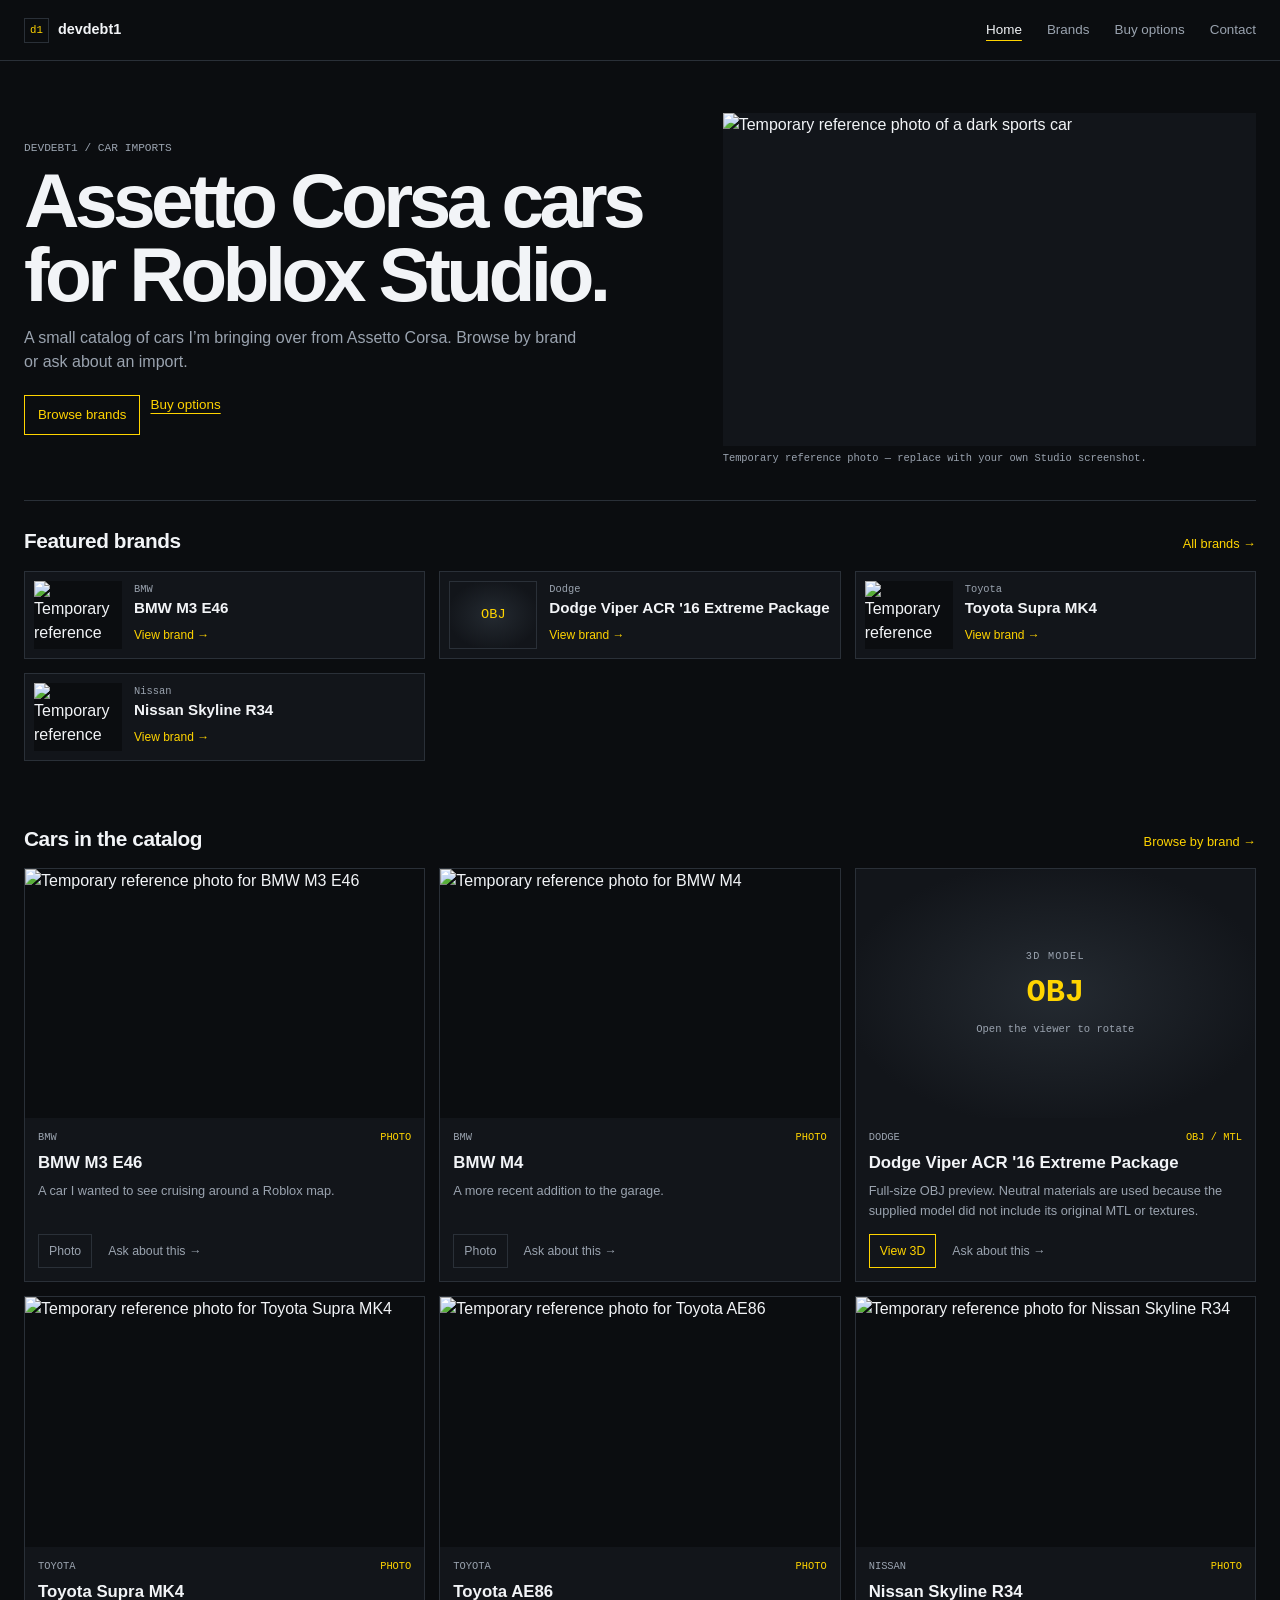
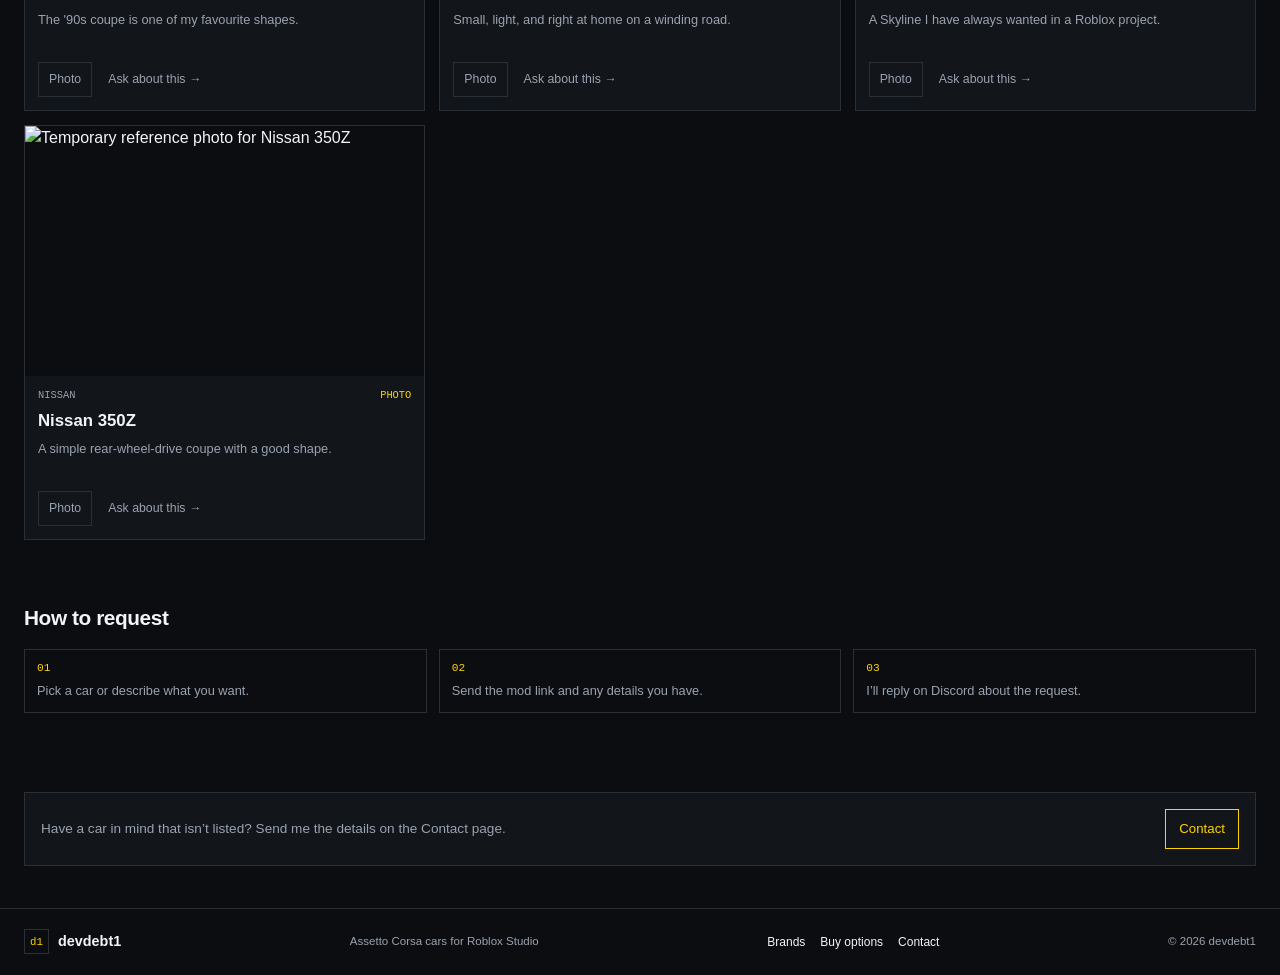
==== commit 87f45cc5: "Add rotatable Dodge Viper model preview Co-authored-by: Copilot App <223556219+Copilot@users.noreply" ====
--- a/index.html
+++ b/index.html
@@ -7,6 +7,14 @@
   <meta name="description" content="Cars from Assetto Corsa, rebuilt for Roblox Studio by devdebt1.">
   <title>devdebt1 — Assetto Corsa to Roblox Studio</title>
   <link rel="stylesheet" href="archive.css">
+  <script type="importmap">
+    {
+      "imports": {
+        "three": "https://cdn.jsdelivr.net/npm/three@0.180.0/build/three.module.js",
+        "three/addons/": "https://cdn.jsdelivr.net/npm/three@0.180.0/examples/jsm/"
+      }
+    }
+  </script>
 </head>
 <body>
   <header class="site-header">
--- a/archive.css
+++ b/archive.css
@@ -58,22 +58,36 @@
 .featured-grid { display: grid; grid-template-columns: repeat(3, minmax(0, 1fr)); gap: 14px; }
 .featured-item { display: grid; grid-template-columns: 88px minmax(0, 1fr); align-items: center; gap: 12px; min-width: 0; padding: 9px; border: 1px solid var(--line); background: var(--surface); }
 .featured-item img { width: 88px; height: 68px; object-fit: cover; background: var(--bg); }
+.featured-model-placeholder { display: grid; width: 88px; height: 68px; place-items: center; border: 1px solid var(--line); background: radial-gradient(ellipse at center, #242a31 0%, #12151a 76%); color: var(--accent); font: .85rem var(--mono); }
 .featured-item p { margin: 0 0 2px; color: var(--muted); font: .65rem var(--mono); }
 .featured-item h3 { margin: 0 0 3px; font-size: .95rem; }
 .featured-item a { color: var(--accent); font-size: .75rem; }
 
-.catalog-list { border-top: 1px solid var(--line); }
-.catalog-row { display: grid; grid-template-columns: 92px 90px minmax(160px, .8fr) minmax(0, 1.5fr) auto; align-items: center; gap: 14px; padding: 10px 0; border-bottom: 1px solid var(--line); }
-.catalog-label { color: var(--muted); font: .68rem var(--mono); }
-.catalog-thumb { width: 92px; height: 68px; object-fit: cover; background: var(--surface); }
-.catalog-name { margin: 0; font-size: .92rem; font-weight: 600; }
-.catalog-brand { display: block; margin-top: 2px; color: var(--muted); font-size: .72rem; }
-.catalog-description { margin: 0; color: var(--muted); font-size: .78rem; }
-.catalog-action { color: var(--accent); font-size: .77rem; white-space: nowrap; }
+.catalog-list { display: grid; grid-template-columns: repeat(3, minmax(0, 1fr)); gap: 14px; }
+.car-card { min-width: 0; overflow: hidden; border: 1px solid var(--line); background: var(--surface); }
+.car-card-image { width: 100%; aspect-ratio: 16 / 10; object-fit: cover; background: var(--bg); }
+.car-card-preview-placeholder { display: flex; min-height: 0; aspect-ratio: 16 / 10; flex-direction: column; align-items: center; justify-content: center; gap: 5px; background: radial-gradient(ellipse at center, #242a31 0%, #12151a 76%); color: var(--muted); font-family: var(--mono); }
+.car-card-preview-placeholder span, .brand-card-preview-placeholder span { font-size: .64rem; letter-spacing: .12em; }
+.car-card-preview-placeholder strong { color: var(--accent); font-size: 2rem; }
+.car-card-preview-placeholder small { font-size: .66rem; }
+.car-card-copy { padding: 13px; }
+.car-card-meta { display: flex; justify-content: space-between; gap: 12px; margin-bottom: 7px; color: var(--muted); font: .65rem var(--mono); text-transform: uppercase; }
+.car-card-meta span:last-child { color: var(--accent); }
+.car-card h3 { margin: 0 0 6px; font-size: 1.05rem; }
+.car-card-copy > p { min-height: 3em; margin: 0 0 14px; color: var(--muted); font-size: .8rem; }
+.car-card-actions { display: flex; align-items: center; flex-wrap: wrap; gap: 10px 16px; }
+.car-card-model { padding: 7px 10px; border: 1px solid var(--accent); background: transparent; color: var(--accent); font-size: .77rem; cursor: pointer; }
+.car-card-model:hover, .car-card-model:focus-visible { background: var(--accent); color: #000; }
+.car-card-model--photo { border-color: var(--line); color: var(--muted); cursor: default; }
+.car-card-model--photo:hover { background: transparent; color: var(--muted); }
+.car-card-contact { color: var(--muted); font-size: .77rem; }
+.car-card-contact:hover { color: var(--accent); }
 
 .brand-grid { display: grid; grid-template-columns: repeat(3, minmax(0, 1fr)); gap: 14px; }
 .brand-card { min-width: 0; border: 1px solid var(--line); background: var(--surface); }
 .brand-card img { width: 100%; aspect-ratio: 16 / 9; object-fit: cover; background: var(--bg); }
+.brand-card-preview-placeholder { display: flex; aspect-ratio: 16 / 9; flex-direction: column; align-items: center; justify-content: center; gap: 7px; background: radial-gradient(ellipse at center, #242a31 0%, #12151a 76%); color: var(--muted); font-family: var(--mono); }
+.brand-card-preview-placeholder strong { color: var(--accent); font-size: 1rem; font-weight: 400; }
 .brand-card-copy { display: grid; grid-template-columns: 1fr auto; gap: 5px 12px; padding: 12px; }
 .brand-card-copy h2 { margin: 0; font-size: 1.1rem; }
 .brand-card-copy p { grid-column: 1; margin: 0; color: var(--muted); font-size: .77rem; }
@@ -86,9 +100,20 @@
 .brand-heading h1 { margin-bottom: 8px; }
 .brand-heading p:last-child { color: var(--muted); }
 .gallery-section { padding-bottom: 46px; }
-.gallery-section .catalog-row { grid-template-columns: 150px 90px minmax(170px, .8fr) minmax(0, 1.5fr) auto; }
-.gallery-section .catalog-thumb { width: 150px; height: 88px; }
 .gallery-empty { padding-block: 18px; border-block: 1px solid var(--line); color: var(--muted); }
+
+.model-dialog { width: min(940px, calc(100% - 28px)); max-width: none; max-height: calc(100% - 28px); padding: 18px; border: 1px solid var(--line); background: var(--bg); color: var(--text); }
+.model-dialog::backdrop { background: rgb(0 0 0 / .78); }
+.model-dialog-header { display: flex; justify-content: space-between; align-items: flex-start; gap: 18px; margin-bottom: 12px; }
+.model-dialog-header .eyebrow { margin-bottom: 4px; }
+.model-dialog-header h2 { margin: 0; font-size: clamp(1.2rem, 3vw, 1.8rem); }
+.model-dialog-close { flex: 0 0 auto; padding: 7px 10px; border: 1px solid var(--line); background: var(--surface); color: var(--text); cursor: pointer; }
+.model-dialog-close:hover { border-color: var(--accent); color: var(--accent); }
+.model-stage { width: 100%; height: clamp(280px, 58vh, 590px); overflow: hidden; background: radial-gradient(ellipse at center, #242a31 0%, #171b20 74%); }
+.model-stage canvas { display: block; width: 100%; height: 100%; }
+.model-status { margin: 10px 0; color: var(--muted); font-size: .82rem; }
+.model-dialog-help { margin: 10px 0 0; color: var(--muted); font-size: .72rem; }
+.model-dialog-close:focus-visible, .car-card-model:focus-visible { outline: 2px solid var(--accent); outline-offset: 3px; }
 
 .buy-intro { max-width: 760px; padding-bottom: 22px; }
 .request-options { border-top: 1px solid var(--line); }
@@ -115,10 +140,7 @@
 @media (max-width: 800px) {
   .home-hero { grid-template-columns: 1fr 1fr; gap: 20px; }
   .featured-grid, .brand-grid { grid-template-columns: repeat(2, minmax(0, 1fr)); }
-  .catalog-row { grid-template-columns: 82px 75px minmax(110px, .8fr) minmax(0, 1.2fr) auto; gap: 10px; }
-  .catalog-thumb { width: 82px; height: 58px; }
-  .gallery-section .catalog-row { grid-template-columns: 110px 75px minmax(130px, .8fr) minmax(0, 1.2fr) auto; }
-  .gallery-section .catalog-thumb { width: 110px; height: 70px; }
+  .catalog-list { grid-template-columns: repeat(2, minmax(0, 1fr)); }
 }
 
 @media (max-width: 600px) {
@@ -141,14 +163,13 @@
   .home-photo img { aspect-ratio: 16 / 9; }
   .section-block { padding-block: 19px 26px; }
   .featured-grid, .brand-grid { grid-template-columns: 1fr; }
+  .catalog-list { grid-template-columns: 1fr; }
   .featured-item { grid-template-columns: 82px minmax(0, 1fr); }
   .featured-item img { width: 82px; height: 62px; }
-  .catalog-row, .gallery-section .catalog-row { grid-template-columns: 70px minmax(0, 1fr) auto; gap: 5px 10px; padding-block: 10px; }
-  .catalog-thumb, .gallery-section .catalog-thumb { grid-column: 1; grid-row: 1 / span 3; width: 70px; height: 58px; }
-  .catalog-label { grid-column: 2; grid-row: 1; }
-  .catalog-name { grid-column: 2; grid-row: 2; }
-  .catalog-description { grid-column: 2 / 4; grid-row: 3; font-size: .74rem; }
-  .catalog-action { grid-column: 3; grid-row: 1 / span 2; justify-self: end; }
+  .featured-model-placeholder { width: 82px; height: 62px; }
+  .car-card-copy > p { min-height: 0; }
+  .model-dialog { padding: 13px; }
+  .model-stage { height: min(58vh, 440px); min-height: 240px; }
   .request-option { grid-template-columns: 32px minmax(0, 1fr) auto; gap: 7px 10px; }
   .request-option h2 { grid-column: 2; }
   .request-option p { grid-column: 2 / 4; }
